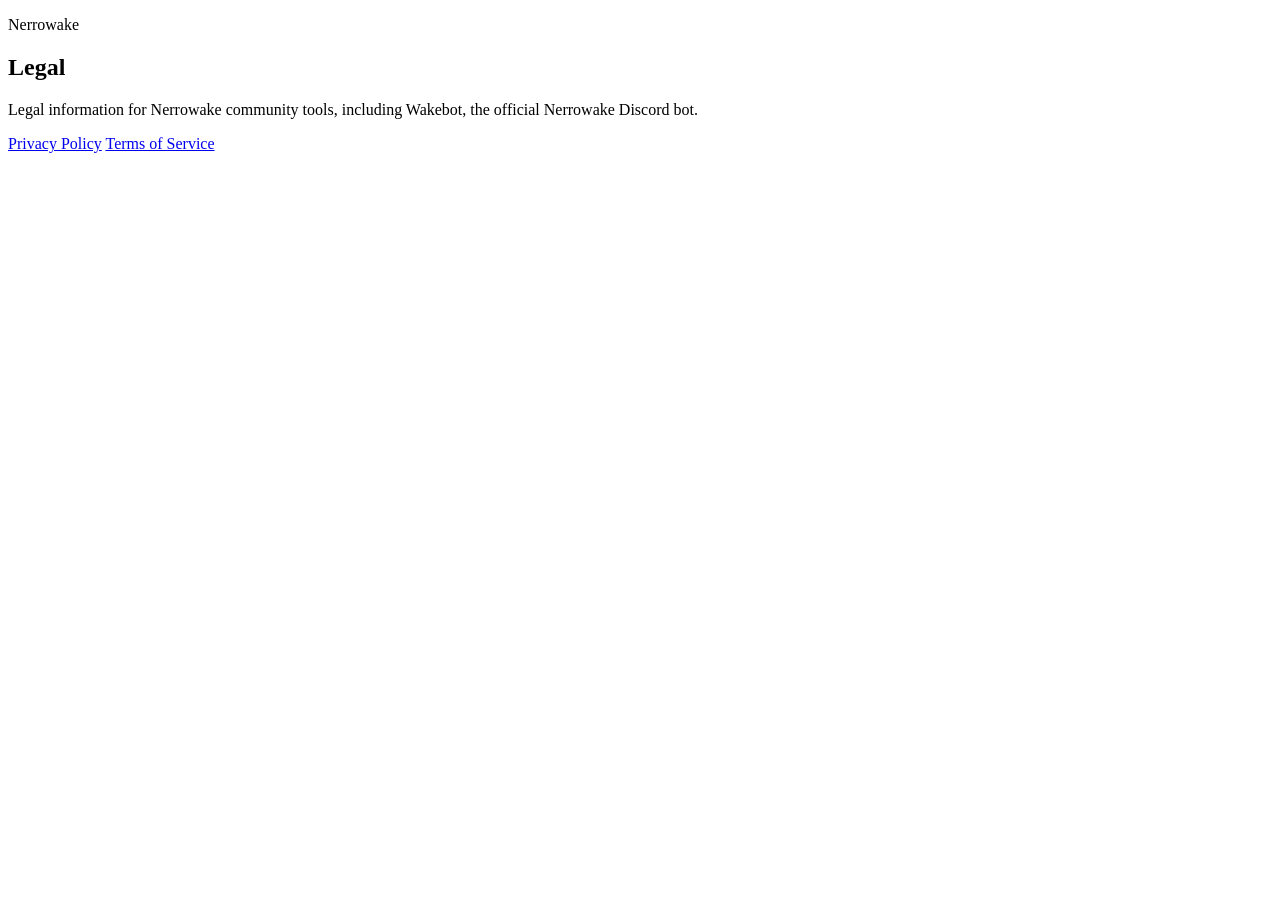
==== index.html @ f2a5ce1d "Add Nerrowake legal pages" ====
<!doctype html>
<html lang="en">

<head>
	<meta charset="utf-8">
	<meta name="viewport" content="width=device-width, initial-scale=1">
	<title>Nerrowake Legal</title>
	<meta name="description" content="Legal information for Nerrowake and Wakebot.">
	<link rel="stylesheet" href="./styles.css">
</head>

<body>
	<main class="page">
		<section class="card">
			<p class="eyebrow">Nerrowake</p>
			<h1>Legal</h1>
			<p>
				Legal information for Nerrowake community tools, including Wakebot,
				the official Nerrowake Discord bot.
			</p>

			<nav class="links" aria-label="Legal pages">
				<a href="./privacy.html">Privacy Policy</a>
				<a href="./terms.html">Terms of Service</a>
			</nav>
		</section>
	</main>
</body>

</html>
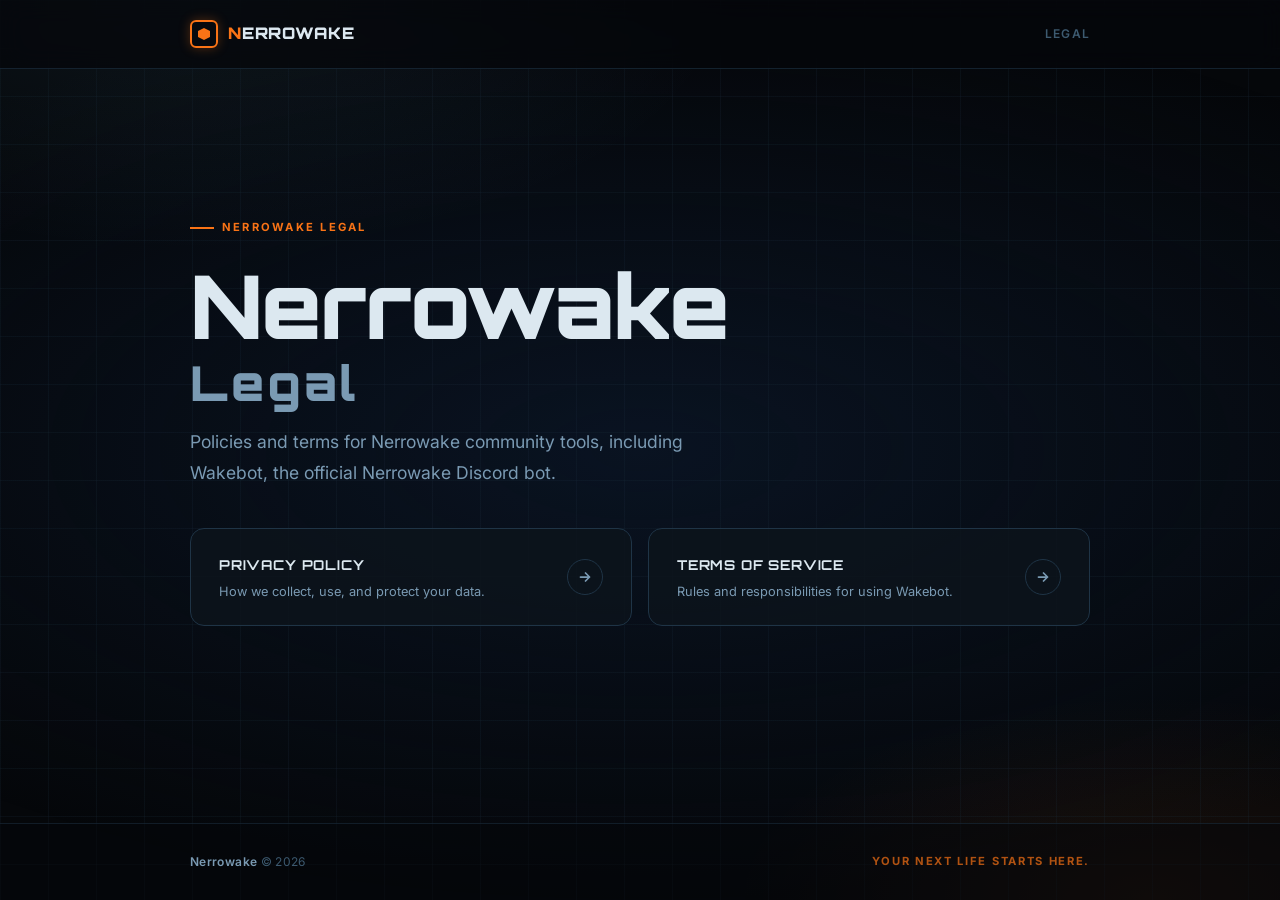
==== commit e3be62ea: "Add legal documentation pages and update site layout" ====
--- a/index.html
+++ b/index.html
@@ -5,26 +5,78 @@
 	<meta charset="utf-8">
 	<meta name="viewport" content="width=device-width, initial-scale=1">
 	<title>Nerrowake Legal</title>
-	<meta name="description" content="Legal information for Nerrowake and Wakebot.">
-	<link rel="stylesheet" href="./styles.css">
+	<meta name="description" content="Policies and terms for Nerrowake community tools, including Wakebot, the official Nerrowake Discord bot.">
+	<link rel="preconnect" href="https://fonts.googleapis.com">
+	<link rel="preconnect" href="https://fonts.gstatic.com" crossorigin>
+	<link rel="stylesheet" href="./style.css">
 </head>
 
 <body>
-	<main class="page">
-		<section class="card">
-			<p class="eyebrow">Nerrowake</p>
-			<h1>Legal</h1>
-			<p>
-				Legal information for Nerrowake community tools, including Wakebot,
-				the official Nerrowake Discord bot.
-			</p>
+	<div class="site-wrapper">
 
-			<nav class="links" aria-label="Legal pages">
-				<a href="./privacy.html">Privacy Policy</a>
-				<a href="./terms.html">Terms of Service</a>
-			</nav>
-		</section>
-	</main>
+		<header class="site-header">
+			<div class="site-header-inner">
+				<a href="./index.html" class="site-logo" aria-label="Nerrowake home">
+					<span class="logo-mark" aria-hidden="true">
+						<svg viewBox="0 0 14 14" xmlns="http://www.w3.org/2000/svg">
+							<path d="M7 1 L13 4 L13 10 L7 13 L1 10 L1 4 Z"/>
+						</svg>
+					</span>
+					<span class="logo-text"><span>N</span>errowake</span>
+				</a>
+				<span class="header-label">Legal</span>
+			</div>
+		</header>
+
+		<main>
+			<div class="content-wrap">
+				<section class="hero">
+					<p class="hero-eyebrow">Nerrowake Legal</p>
+					<h1 class="hero-title">
+						Nerrowake
+						<span class="word-legal">Legal</span>
+					</h1>
+					<p class="hero-desc">
+						Policies and terms for Nerrowake community tools, including Wakebot,
+						the official Nerrowake Discord bot.
+					</p>
+
+					<nav class="doc-grid" aria-label="Legal documents">
+						<a href="./privacy.html" class="doc-card">
+							<div class="doc-card-content">
+								<p class="doc-card-title">Privacy Policy</p>
+								<p class="doc-card-desc">How we collect, use, and protect your data.</p>
+							</div>
+							<div class="doc-card-arrow" aria-hidden="true">
+								<svg viewBox="0 0 14 14" fill="none" xmlns="http://www.w3.org/2000/svg" stroke-width="1.75" stroke-linecap="round" stroke-linejoin="round">
+									<path d="M2.5 7h9M7.5 3l4 4-4 4"/>
+								</svg>
+							</div>
+						</a>
+						<a href="./terms.html" class="doc-card">
+							<div class="doc-card-content">
+								<p class="doc-card-title">Terms of Service</p>
+								<p class="doc-card-desc">Rules and responsibilities for using Wakebot.</p>
+							</div>
+							<div class="doc-card-arrow" aria-hidden="true">
+								<svg viewBox="0 0 14 14" fill="none" xmlns="http://www.w3.org/2000/svg" stroke-width="1.75" stroke-linecap="round" stroke-linejoin="round">
+									<path d="M2.5 7h9M7.5 3l4 4-4 4"/>
+								</svg>
+							</div>
+						</a>
+					</nav>
+				</section>
+			</div>
+		</main>
+
+		<footer class="site-footer">
+			<div class="site-footer-inner">
+				<p class="footer-copy"><strong>Nerrowake</strong> &copy; 2026</p>
+				<p class="footer-tagline">Your next life starts here.</p>
+			</div>
+		</footer>
+
+	</div>
 </body>
 
-</html>+</html>
--- a/style.css
+++ b/style.css
@@ -0,0 +1,443 @@
+@import url('https://fonts.googleapis.com/css2?family=Orbitron:wght@700;900&family=Inter:wght@400;500;600;700&display=swap');
+
+:root {
+  color-scheme: dark;
+  --bg:           #05070a;
+  --surface:      #0a1018;
+  --panel:        #0d141c;
+  --panel-border: #1f3446;
+  --panel-hover:  #263d52;
+  --text:         #dce8f0;
+  --muted:        #7a9ab3;
+  --subtle:       #3d5a70;
+  --accent:       #f97316;
+  --accent-dim:   rgba(249, 115, 22, 0.15);
+  --accent-glow:  rgba(249, 115, 22, 0.08);
+  --link:         #7dd3fc;
+  --link-hover:   #bae6fd;
+}
+
+*, *::before, *::after {
+  box-sizing: border-box;
+  margin: 0;
+  padding: 0;
+}
+
+html {
+  scroll-behavior: smooth;
+}
+
+body {
+  font-family: Inter, ui-sans-serif, system-ui, -apple-system, BlinkMacSystemFont, "Segoe UI", sans-serif;
+  background-color: var(--bg);
+  color: var(--text);
+  line-height: 1.7;
+  min-height: 100vh;
+  display: flex;
+  flex-direction: column;
+  -webkit-font-smoothing: antialiased;
+}
+
+/* ─── Background ─── */
+
+body::before {
+  content: '';
+  position: fixed;
+  inset: 0;
+  background:
+    radial-gradient(ellipse 60% 40% at 15% 0%,   rgba(125, 211, 252, 0.07) 0%, transparent 70%),
+    radial-gradient(ellipse 50% 35% at 90% 100%, rgba(249, 115, 22,  0.09) 0%, transparent 65%),
+    radial-gradient(ellipse 80% 50% at 50% 50%,  rgba(10,  20,  35,  0.95) 0%, transparent 100%);
+  pointer-events: none;
+  z-index: 0;
+}
+
+/* Subtle grid overlay */
+body::after {
+  content: '';
+  position: fixed;
+  inset: 0;
+  background-image:
+    linear-gradient(rgba(31, 52, 70, 0.18) 1px, transparent 1px),
+    linear-gradient(90deg, rgba(31, 52, 70, 0.18) 1px, transparent 1px);
+  background-size: 48px 48px;
+  pointer-events: none;
+  z-index: 0;
+}
+
+/* ─── Layout ─── */
+
+.site-wrapper {
+  position: relative;
+  z-index: 1;
+  display: flex;
+  flex-direction: column;
+  min-height: 100vh;
+}
+
+.site-header {
+  border-bottom: 1px solid rgba(31, 52, 70, 0.6);
+  padding: 1.25rem clamp(1.25rem, 5vw, 3rem);
+  -webkit-backdrop-filter: blur(12px);
+  backdrop-filter: blur(12px);
+  background: rgba(5, 7, 10, 0.7);
+}
+
+.site-header-inner {
+  max-width: 900px;
+  margin: 0 auto;
+  display: flex;
+  align-items: center;
+  justify-content: space-between;
+  gap: 1rem;
+}
+
+.site-logo {
+  font-family: Orbitron, sans-serif;
+  font-weight: 900;
+  font-size: 1rem;
+  letter-spacing: 0.06em;
+  text-transform: uppercase;
+  color: var(--text);
+  text-decoration: none;
+  display: flex;
+  align-items: center;
+  gap: 0.6rem;
+}
+
+.site-logo .logo-mark {
+  width: 28px;
+  height: 28px;
+  border: 2px solid var(--accent);
+  border-radius: 6px;
+  display: flex;
+  align-items: center;
+  justify-content: center;
+  flex-shrink: 0;
+  box-shadow: 0 0 12px rgba(249, 115, 22, 0.3);
+}
+
+.site-logo .logo-mark svg {
+  width: 14px;
+  height: 14px;
+  fill: var(--accent);
+}
+
+.site-logo .logo-text span {
+  color: var(--accent);
+}
+
+.header-label {
+  font-size: 0.75rem;
+  font-weight: 600;
+  letter-spacing: 0.1em;
+  text-transform: uppercase;
+  color: var(--subtle);
+}
+
+main {
+  flex: 1;
+  padding: clamp(2.5rem, 6vw, 5rem) clamp(1.25rem, 5vw, 3rem);
+}
+
+.content-wrap {
+  max-width: 900px;
+  margin: 0 auto;
+}
+
+/* ─── Home hero ─── */
+
+.hero {
+  padding: clamp(2rem, 5vw, 4rem) 0 clamp(1.5rem, 4vw, 3rem);
+}
+
+.hero-eyebrow {
+  display: inline-flex;
+  align-items: center;
+  gap: 0.5rem;
+  font-size: 0.7rem;
+  font-weight: 700;
+  letter-spacing: 0.2em;
+  text-transform: uppercase;
+  color: var(--accent);
+  margin-bottom: 1.5rem;
+}
+
+.hero-eyebrow::before {
+  content: '';
+  display: block;
+  width: 24px;
+  height: 2px;
+  background: var(--accent);
+  flex-shrink: 0;
+}
+
+.hero-title {
+  font-family: Orbitron, sans-serif;
+  font-weight: 900;
+  font-size: clamp(2.5rem, 9vw, 5.5rem);
+  line-height: 1.0;
+  letter-spacing: -0.01em;
+  color: var(--text);
+  margin-bottom: 1.25rem;
+}
+
+.hero-title .word-legal {
+  display: block;
+  color: var(--muted);
+  font-size: clamp(1.4rem, 5vw, 3rem);
+  letter-spacing: 0.08em;
+  margin-top: 0.2em;
+}
+
+.hero-desc {
+  font-size: clamp(0.95rem, 2.5vw, 1.1rem);
+  color: var(--muted);
+  max-width: 520px;
+  margin-bottom: 2.5rem;
+  line-height: 1.75;
+}
+
+/* ─── Nav cards ─── */
+
+.doc-grid {
+  display: grid;
+  grid-template-columns: repeat(auto-fit, minmax(260px, 1fr));
+  gap: 1rem;
+}
+
+.doc-card {
+  display: flex;
+  align-items: center;
+  justify-content: space-between;
+  gap: 1.5rem;
+  padding: 1.5rem 1.75rem;
+  background: rgba(13, 20, 28, 0.8);
+  border: 1px solid var(--panel-border);
+  border-radius: 14px;
+  text-decoration: none;
+  color: var(--text);
+  transition: border-color 0.2s ease, background 0.2s ease, box-shadow 0.2s ease;
+  position: relative;
+  overflow: hidden;
+}
+
+.doc-card::before {
+  content: '';
+  position: absolute;
+  inset: 0;
+  background: var(--accent-glow);
+  opacity: 0;
+  transition: opacity 0.2s ease;
+}
+
+.doc-card:hover {
+  border-color: var(--accent);
+  background: rgba(13, 20, 28, 0.95);
+  box-shadow: 0 0 0 1px rgba(249, 115, 22, 0.2), 0 8px 32px rgba(0, 0, 0, 0.4);
+}
+
+.doc-card:hover::before {
+  opacity: 1;
+}
+
+.doc-card-content {
+  position: relative;
+}
+
+.doc-card-title {
+  font-family: Orbitron, sans-serif;
+  font-weight: 700;
+  font-size: 0.85rem;
+  letter-spacing: 0.06em;
+  text-transform: uppercase;
+  margin-bottom: 0.35rem;
+  color: var(--text);
+}
+
+.doc-card-desc {
+  font-size: 0.8rem;
+  color: var(--muted);
+  line-height: 1.5;
+}
+
+.doc-card-arrow {
+  position: relative;
+  flex-shrink: 0;
+  width: 36px;
+  height: 36px;
+  border: 1px solid var(--panel-border);
+  border-radius: 50%;
+  display: flex;
+  align-items: center;
+  justify-content: center;
+  transition: border-color 0.2s ease, background 0.2s ease;
+}
+
+.doc-card:hover .doc-card-arrow {
+  border-color: var(--accent);
+  background: var(--accent-dim);
+}
+
+.doc-card-arrow svg {
+  width: 14px;
+  height: 14px;
+  stroke: var(--muted);
+  transition: stroke 0.2s ease;
+}
+
+.doc-card:hover .doc-card-arrow svg {
+  stroke: var(--accent);
+}
+
+/* ─── Legal doc layout ─── */
+
+.legal-header {
+  padding-bottom: 2rem;
+  margin-bottom: 2.5rem;
+  border-bottom: 1px solid var(--panel-border);
+}
+
+.legal-eyebrow {
+  display: inline-flex;
+  align-items: center;
+  gap: 0.5rem;
+  font-size: 0.7rem;
+  font-weight: 700;
+  letter-spacing: 0.2em;
+  text-transform: uppercase;
+  color: var(--accent);
+  margin-bottom: 1rem;
+}
+
+.legal-eyebrow::before {
+  content: '';
+  display: block;
+  width: 20px;
+  height: 2px;
+  background: var(--accent);
+  flex-shrink: 0;
+}
+
+.legal-title {
+  font-family: Orbitron, sans-serif;
+  font-weight: 900;
+  font-size: clamp(2rem, 7vw, 3.75rem);
+  line-height: 1.05;
+  letter-spacing: -0.01em;
+  color: var(--text);
+  margin-bottom: 0.75rem;
+}
+
+.legal-meta {
+  font-size: 0.8rem;
+  color: var(--subtle);
+  letter-spacing: 0.04em;
+}
+
+/* ─── Legal body ─── */
+
+.legal-body {
+  max-width: 720px;
+}
+
+.legal-body p {
+  font-size: 0.975rem;
+  color: var(--muted);
+  margin-bottom: 1.1rem;
+  line-height: 1.8;
+}
+
+.legal-body h2 {
+  font-family: Orbitron, sans-serif;
+  font-weight: 700;
+  font-size: 0.75rem;
+  letter-spacing: 0.16em;
+  text-transform: uppercase;
+  color: var(--accent);
+  margin: 2.5rem 0 0.75rem;
+  padding-left: 0.85rem;
+  border-left: 2px solid var(--accent);
+}
+
+.legal-body a {
+  color: var(--link);
+  text-decoration: underline;
+  text-decoration-thickness: 1px;
+  text-underline-offset: 0.2em;
+  transition: color 0.15s ease;
+}
+
+.legal-body a:hover {
+  color: var(--link-hover);
+}
+
+.legal-back {
+  display: inline-flex;
+  align-items: center;
+  gap: 0.5rem;
+  margin-top: 3rem;
+  font-size: 0.8rem;
+  font-weight: 600;
+  letter-spacing: 0.06em;
+  text-transform: uppercase;
+  color: var(--subtle);
+  text-decoration: none;
+  transition: color 0.15s ease;
+}
+
+.legal-back:hover {
+  color: var(--text);
+}
+
+.legal-back svg {
+  width: 14px;
+  height: 14px;
+  stroke: currentColor;
+}
+
+/* ─── Divider ─── */
+
+.section-divider {
+  height: 1px;
+  background: linear-gradient(to right, var(--panel-border), transparent);
+  margin: 3rem 0;
+}
+
+/* ─── Footer ─── */
+
+.site-footer {
+  border-top: 1px solid rgba(31, 52, 70, 0.5);
+  padding: 1.75rem clamp(1.25rem, 5vw, 3rem);
+  background: rgba(5, 7, 10, 0.5);
+}
+
+.site-footer-inner {
+  max-width: 900px;
+  margin: 0 auto;
+  display: flex;
+  align-items: center;
+  justify-content: space-between;
+  gap: 1rem;
+  flex-wrap: wrap;
+}
+
+.footer-copy {
+  font-size: 0.75rem;
+  color: var(--subtle);
+  letter-spacing: 0.03em;
+}
+
+.footer-copy strong {
+  color: var(--muted);
+  font-weight: 600;
+}
+
+.footer-tagline {
+  font-size: 0.7rem;
+  font-weight: 700;
+  letter-spacing: 0.15em;
+  text-transform: uppercase;
+  color: var(--accent);
+  opacity: 0.7;
+}
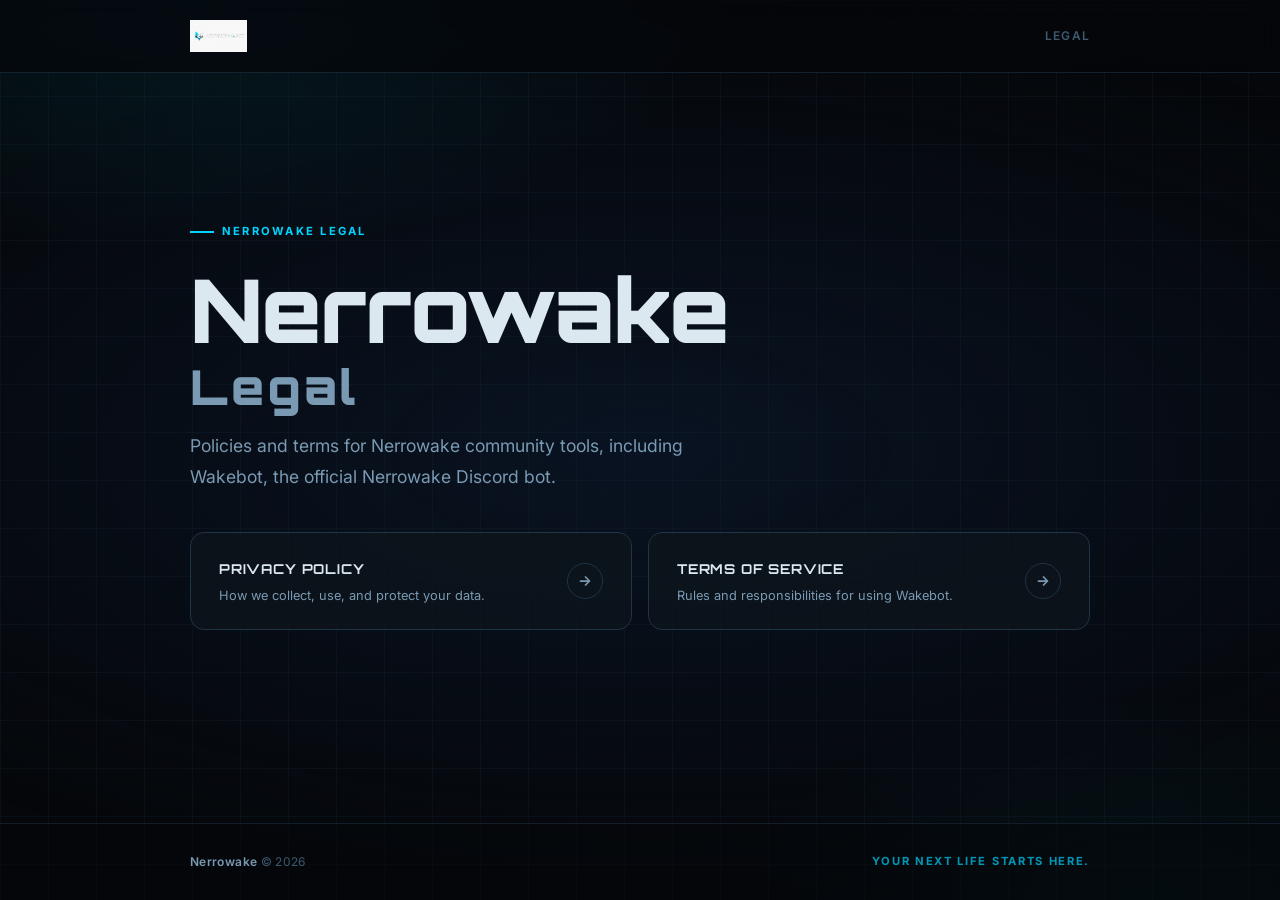
==== commit a40fe459: "Add Nerrowake logo and update header in legal pages" ====
--- a/index.html
+++ b/index.html
@@ -17,12 +17,7 @@
 		<header class="site-header">
 			<div class="site-header-inner">
 				<a href="./index.html" class="site-logo" aria-label="Nerrowake home">
-					<span class="logo-mark" aria-hidden="true">
-						<svg viewBox="0 0 14 14" xmlns="http://www.w3.org/2000/svg">
-							<path d="M7 1 L13 4 L13 10 L7 13 L1 10 L1 4 Z"/>
-						</svg>
-					</span>
-					<span class="logo-text"><span>N</span>errowake</span>
+					<img src="./assets/images/nerrowake-logo.png" alt="Nerrowake">
 				</a>
 				<span class="header-label">Legal</span>
 			</div>
--- a/style.css
+++ b/style.css
@@ -10,11 +10,11 @@
   --text:         #dce8f0;
   --muted:        #7a9ab3;
   --subtle:       #3d5a70;
-  --accent:       #f97316;
-  --accent-dim:   rgba(249, 115, 22, 0.15);
-  --accent-glow:  rgba(249, 115, 22, 0.08);
-  --link:         #7dd3fc;
-  --link-hover:   #bae6fd;
+  --accent:       #00d4ff;
+  --accent-dim:   rgba(0, 212, 255, 0.12);
+  --accent-glow:  rgba(0, 212, 255, 0.06);
+  --link:         #00d4ff;
+  --link-hover:   #7ee8ff;
 }
 
 *, *::before, *::after {
@@ -45,8 +45,8 @@
   position: fixed;
   inset: 0;
   background:
-    radial-gradient(ellipse 60% 40% at 15% 0%,   rgba(125, 211, 252, 0.07) 0%, transparent 70%),
-    radial-gradient(ellipse 50% 35% at 90% 100%, rgba(249, 115, 22,  0.09) 0%, transparent 65%),
+    radial-gradient(ellipse 60% 40% at 15% 0%,   rgba(0, 212, 255, 0.09) 0%, transparent 70%),
+    radial-gradient(ellipse 50% 35% at 90% 100%, rgba(0, 212, 255, 0.05) 0%, transparent 65%),
     radial-gradient(ellipse 80% 50% at 50% 50%,  rgba(10,  20,  35,  0.95) 0%, transparent 100%);
   pointer-events: none;
   z-index: 0;
@@ -93,38 +93,16 @@
 }
 
 .site-logo {
-  font-family: Orbitron, sans-serif;
-  font-weight: 900;
-  font-size: 1rem;
-  letter-spacing: 0.06em;
-  text-transform: uppercase;
-  color: var(--text);
   text-decoration: none;
   display: flex;
   align-items: center;
-  gap: 0.6rem;
-}
-
-.site-logo .logo-mark {
-  width: 28px;
-  height: 28px;
-  border: 2px solid var(--accent);
-  border-radius: 6px;
-  display: flex;
-  align-items: center;
-  justify-content: center;
   flex-shrink: 0;
-  box-shadow: 0 0 12px rgba(249, 115, 22, 0.3);
-}
-
-.site-logo .logo-mark svg {
-  width: 14px;
-  height: 14px;
-  fill: var(--accent);
-}
-
-.site-logo .logo-text span {
-  color: var(--accent);
+}
+
+.site-logo img {
+  height: 32px;
+  width: auto;
+  display: block;
 }
 
 .header-label {
@@ -234,7 +212,7 @@
 .doc-card:hover {
   border-color: var(--accent);
   background: rgba(13, 20, 28, 0.95);
-  box-shadow: 0 0 0 1px rgba(249, 115, 22, 0.2), 0 8px 32px rgba(0, 0, 0, 0.4);
+  box-shadow: 0 0 0 1px rgba(0, 212, 255, 0.2), 0 8px 32px rgba(0, 0, 0, 0.4);
 }
 
 .doc-card:hover::before {
